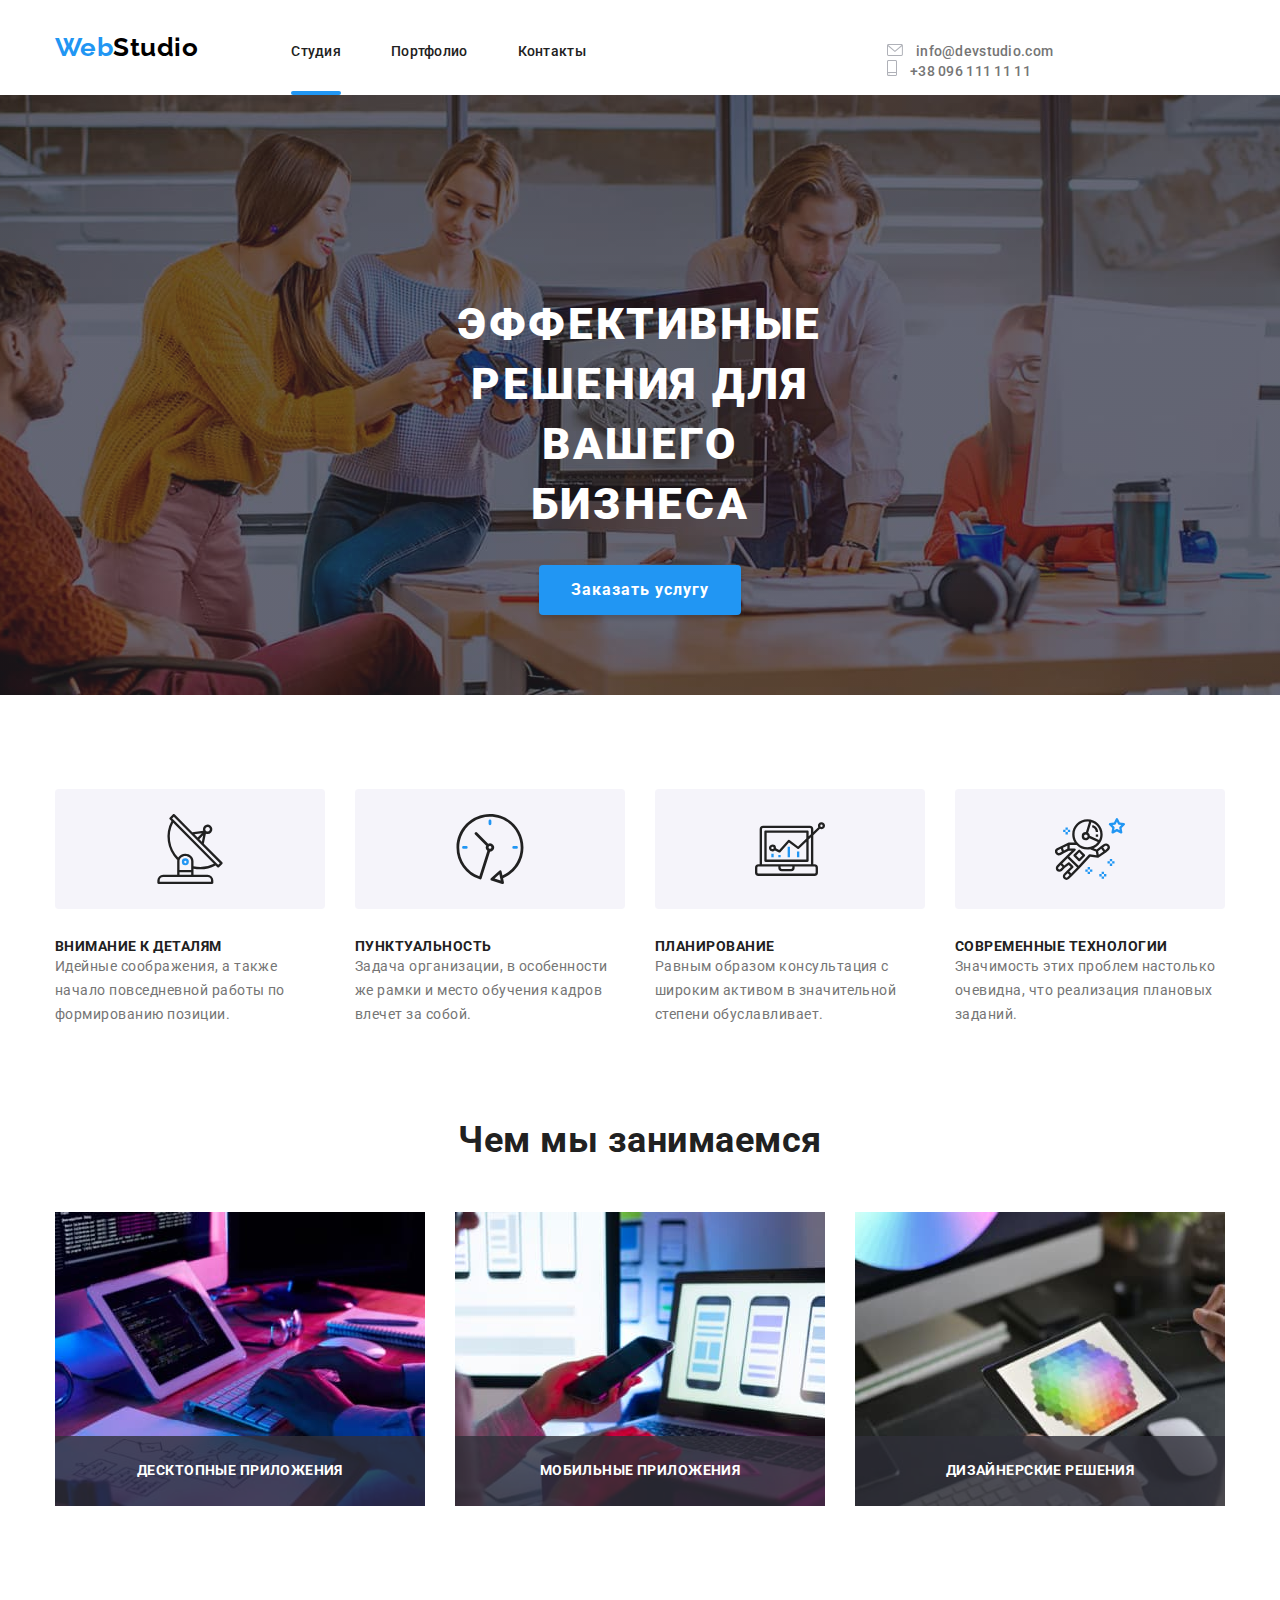
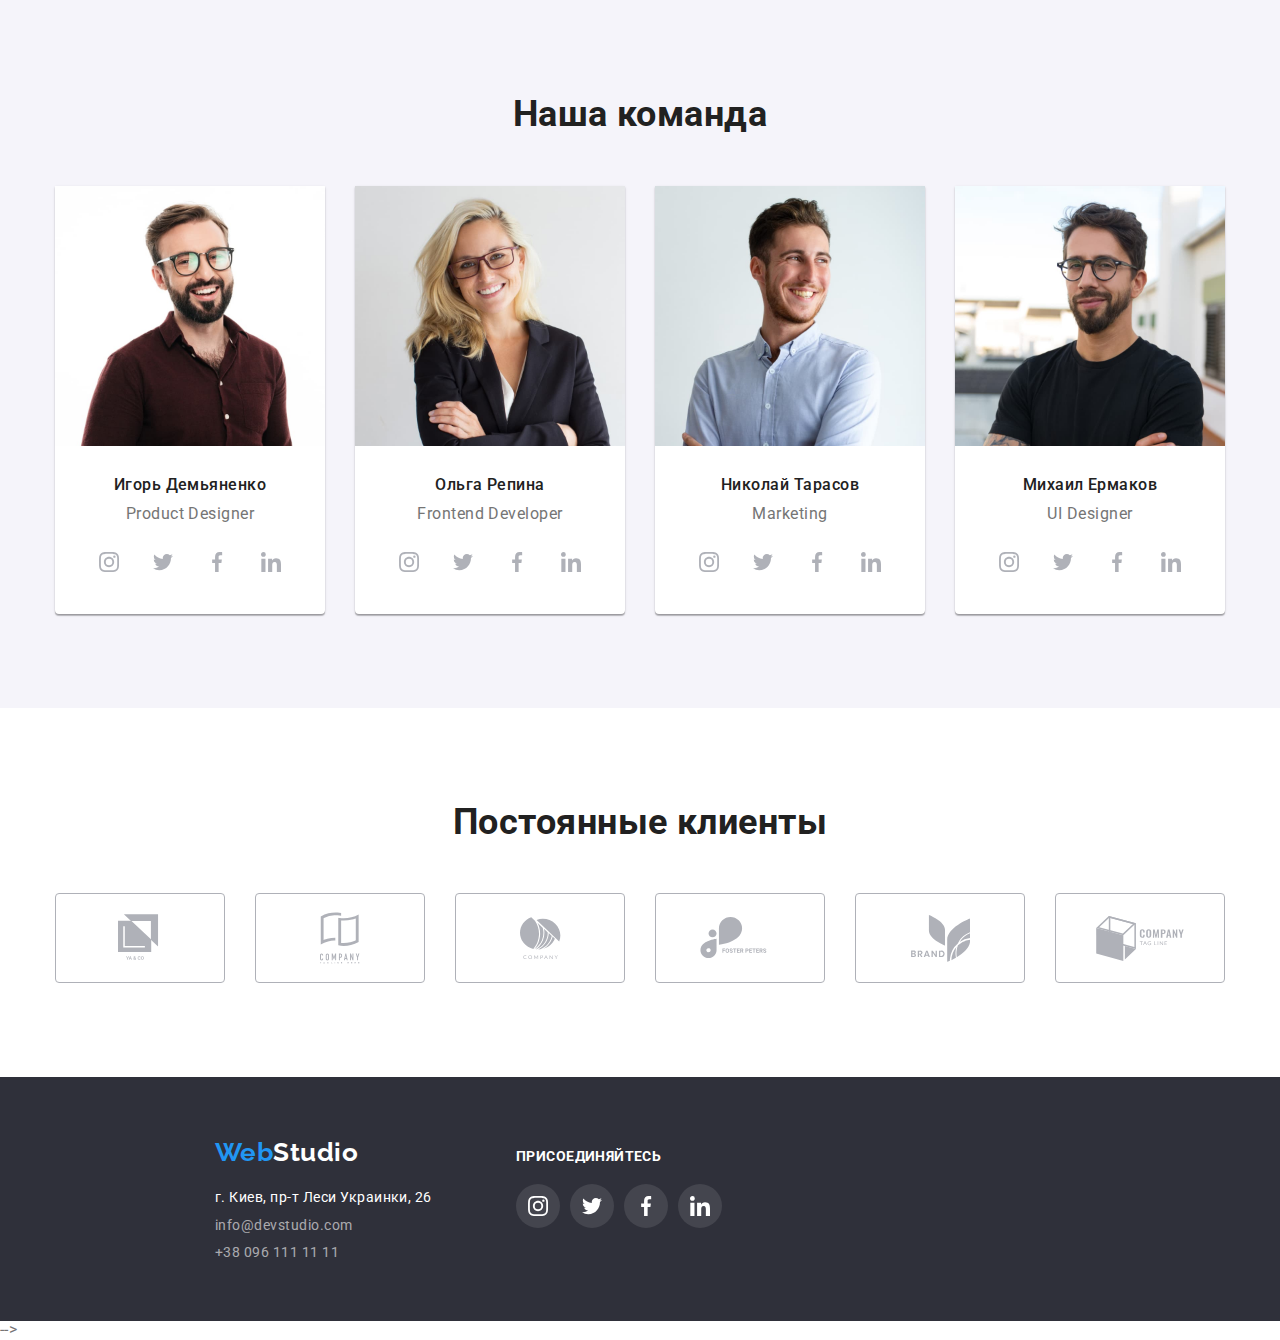
==== index.html @ b7d872df "дз5" ====
<!DOCTYPE html>
<html lang="ru">
  <head>
    <meta charset="UTF-8" />
    <meta name="viewport" content="width=device-width, initial-scale=1.0" />
    <title>Студия</title>
    <link
      href="https://fonts.googleapis.com/css2?family=Raleway:wght@700&family=Roboto:wght@400;500;700;900&display=swap"
      rel="stylesheet"
    />
    <link
      rel="stylesheet"
      href="https://cdnjs.cloudflare.com/ajax/libs/modern-normalize/1.0.0/modern-normalize.css"
    />
    <link rel="stylesheet" href="./css/style.css" />
  </head>
  <body>
    <!--Шапка-->
    <header class="page-header">
      <div class="container">
        <nav class="main-nav">
          <a href="./index.html" class="header-logo" lang="en">
            <span class="logo">Web</span>Studio</a
          >
          <!--Навигация-->
          <ul class="site-nav">
            <li class="item">
              <a href="./index.html" class="current-link">Студия</a>
            </li>
            <li class="item">
              <a href="./portfolio.html" class="link">Портфолио</a>
            </li>
            <li class="item"><a href="" class="link">Контакты</a></li>
          </ul>
          <!--Контакты-->
          <ul class="contacts">
            <li class="contacts-list">
              <a href="mailto:info@devstudio.com" class="link">
                <svg class="icon-contacts-envelope">
                  <use href="./img/sprite.svg#icon-envelope"></use>
                </svg>
                info@devstudio.com</a
              >
            </li>
            <li class="contacts-list">
              <a href="tel:+380961111111" class="link">
                <svg class="icon-contacts-smartphone">
                  <use href="./img/sprite.svg#icon-smartphone"></use>
                </svg>
                +38 096 111 11 11</a
              >
            </li>
          </ul>
        </nav>
      </div>
    </header>
    <main>
      <!--Герои-->
      <section class="hero">
        <div class="container-hero">
          <h1 class="hero-title">Эффективные решения для вашего бизнеса</h1>
          <button type="button" class="hero-button" data-open-modal>
            Заказать услугу
          </button>
        </div>
      </section>
      <!--Особенности-->
      <section class="features">
        <div class="container">
          <h2 hidden>Особенности</h2>
          <ul class="features-list">
            <li class="features-item antenna">
              <h3 class="features-title">Внимание к деталям</h3>
              <p class="features-text">
                Идейные соображения, а также начало повседневной работы по
                формированию позиции.
              </p>
            </li>
            <li class="features-item clock">
              <h3 class="features-title">Пунктуальность</h3>
              <p class="features-text">
                Задача организации, в особенности же рамки и место обучения
                кадров влечет за собой.
              </p>
            </li>
            <li class="features-item diagram">
              <h3 class="features-title">Планирование</h3>
              <p class="features-text">
                Равным образом консультация с широким активом в значительной
                степени обуславливает.
              </p>
            </li>
            <li class="features-item astronaut">
              <h3 class="features-title">Современные технологии</h3>
              <p class="features-text">
                Значимость этих проблем настолько очевидна, что реализация
                плановых заданий.
              </p>
            </li>
          </ul>
        </div>
      </section>
      <!--чем мы занимаемся-->
      <section class="work">
        <div class="container">
          <h2 class="work-title">Чем мы занимаемся</h2>
          <ul class="work-list">
            <li class="work-item">
              <img
                src="./img/work/img.jpg"
                alt="человек работает за компьютером"
                width="370"
                height="294"
              />

              <p class="label">Десктопные приложения</p>
            </li>
            <li class="work-item">
              <img
                src="./img/work/img1.jpg"
                alt="человек работает за ноутбуком"
                width="370"
                height="294"
              />

              <p class="label">Мобильные приложения</p>
            </li>
            <li class="work-item">
              <img
                src="./img/work/img2.jpg"
                alt="человек работает за планшетом"
                width="370"
                height="294"
              />

              <p class="label">Дизайнерские решения</p>
            </li>
          </ul>
        </div>
      </section>
      <!--команда-->
      <section class="team">
        <div class="container">
          <h2 class="team-title">Наша команда</h2>
          <ul class="team-list">
            <li class="team-item">
              <img
                src="./img/team/designer.jpg"
                alt="мужчина в красной рубашке смеется"
                width="270"
                height="260"
              />
              <h3 class="team-name">Игорь Демьяненко</h3>
              <p class="team-profession" lang="en">Product Designer</p>
              <ul class="icon-team-list">
                <li class="icon-team-item">
                  <a href="" class="social-link">
                    <svg class="icon-social">
                      <use href="./img/sprite.svg#instagram"></use>
                    </svg>
                  </a>
                </li>
                <li class="icon-team-item">
                  <a href="" class="social-link">
                    <svg class="icon-social">
                      <use href="./img/sprite.svg#twitter"></use>
                    </svg>
                  </a>
                </li>
                <li class="icon-team-item">
                  <a href="" class="social-link">
                    <svg class="icon-social">
                      <use href="./img/sprite.svg#facebook"></use>
                    </svg>
                  </a>
                </li>
                <li class="icon-team-item">
                  <a href="" class="social-link">
                    <svg class="icon-social">
                      <use href="./img/sprite.svg#linkedin"></use>
                    </svg>
                  </a>
                </li>
              </ul>
            </li>
            <li class="team-item">
              <img
                src="./img/team/developer.jpg"
                alt="женщина в черном пиджаке улыбается"
                width="270"
                height="260"
              />
              <h3 class="team-name">Ольга Репина</h3>
              <p class="team-profession" lang="en">Frontend Developer</p>
              <ul class="icon-team-list">
                <li class="icon-team-item">
                  <a href="" class="social-link">
                    <svg class="icon-social">
                      <use href="./img/sprite.svg#instagram"></use>
                    </svg>
                  </a>
                </li>
                <li class="icon-team-item">
                  <a href="" class="social-link">
                    <svg class="icon-social">
                      <use href="./img/sprite.svg#twitter"></use>
                    </svg>
                  </a>
                </li>
                <li class="icon-team-item">
                  <a href="" class="social-link">
                    <svg class="icon-social">
                      <use href="./img/sprite.svg#facebook"></use>
                    </svg>
                  </a>
                </li>
                <li class="icon-team-item">
                  <a href="" class="social-link">
                    <svg class="icon-social">
                      <use href="./img/sprite.svg#linkedin"></use>
                    </svg>
                  </a>
                </li>
              </ul>
            </li>
            <li class="team-item">
              <img
                src="./img/team/marketing.jpg"
                alt="мужчина в голубой рубашке улыбается"
                width="270"
                height="260"
              />
              <h3 class="team-name">Николай Тарасов</h3>
              <p class="team-profession" lang="en">Marketing</p>
              <ul class="icon-team-list">
                <li class="icon-team-item">
                  <a href="" class="social-link">
                    <svg class="icon-social">
                      <use href="./img/sprite.svg#instagram"></use>
                    </svg>
                  </a>
                </li>
                <li class="icon-team-item">
                  <a href="" class="social-link">
                    <svg class="icon-social">
                      <use href="./img/sprite.svg#twitter"></use>
                    </svg>
                  </a>
                </li>
                <li class="icon-team-item">
                  <a href="" class="social-link">
                    <svg class="icon-social">
                      <use href="./img/sprite.svg#facebook"></use>
                    </svg>
                  </a>
                </li>
                <li class="icon-team-item">
                  <a href="" class="social-link">
                    <svg class="icon-social">
                      <use href="./img/sprite.svg#linkedin"></use>
                    </svg>
                  </a>
                </li>
              </ul>
            </li>
            <li class="team-item">
              <img
                src="./img/team/ui-designer.jpg"
                alt="мужчина в черной футболке улыбается"
                width="270"
                height="260"
              />
              <h3 class="team-name">Михаил Ермаков</h3>
              <p class="team-profession" lang="en">UI Designer</p>
              <ul class="icon-team-list">
                <li class="icon-team-item">
                  <a href="" class="social-link">
                    <svg class="icon-social">
                      <use href="./img/sprite.svg#instagram"></use>
                    </svg>
                  </a>
                </li>
                <li class="icon-team-item">
                  <a href="" class="social-link">
                    <svg class="icon-social">
                      <use href="./img/sprite.svg#twitter"></use>
                    </svg>
                  </a>
                </li>
                <li class="icon-team-item">
                  <a href="" class="social-link">
                    <svg class="icon-social">
                      <use href="./img/sprite.svg#facebook"></use>
                    </svg>
                  </a>
                </li>
                <li class="icon-team-item">
                  <a href="" class="social-link">
                    <svg class="icon-social">
                      <use href="./img/sprite.svg#linkedin"></use>
                    </svg>
                  </a>
                </li>
              </ul>
            </li>
          </ul>
        </div>
      </section>
      <!-- Клиенты -->
      <section class="clients">
        <div class="container">
          <h2 class="clients-title">Постоянные клиенты</h2>
          <ul class="clients-list">
            <li class="clients-list-item">
              <a href="" class="icon-clients-link">
                <svg class="icon-clients-logo1">
                  <use href="./img/sprite.svg#logo1"></use></svg
              ></a>
            </li>
            <li class="clients-list-item">
              <a href="" class="icon-clients-link">
                <svg class="icon-clients-logo2">
                  <use href="./img/sprite.svg#logo2"></use></svg
              ></a>
            </li>
            <li class="clients-list-item">
              <a href="" class="icon-clients-link"
                ><svg class="icon-clients-logo3">
                  <use href="./img/sprite.svg#logo3"></use></svg
              ></a>
            </li>
            <li class="clients-list-item">
              <a href="" class="icon-clients-link"
                ><svg class="icon-clients-logo4">
                  <use href="./img/sprite.svg#logo4"></use></svg
              ></a>
            </li>
            <li class="clients-list-item">
              <a href="" class="icon-clients-link"
                ><svg class="icon-clients-logo5">
                  <use href="./img/sprite.svg#logo5"></use></svg
              ></a>
            </li>
            <li class="clients-list-item">
              <a href="" class="icon-clients-link"
                ><svg class="icon-clients-logo6">
                  <use href="./img/sprite.svg#logo6"></use></svg
              ></a>
            </li>
          </ul>
        </div>
      </section>
    </main>
    <!--адрес-->
    <footer class="footer">
      <div>
        <a href="./index.html" class="footer-logo" lang="en">
          <span class="logo-web">Web</span>Studio</a
        >
        <address>
          <ul class="contacts-footer">
            <li class="footer-list">
              <a
                href="https://goo.gl/maps/JRe7u6xurZRfVsGd8"
                target="_blank"
                class="link-adress"
                >г. Киев, пр-т Леси Украинки, 26
              </a>
            </li>
            <li class="footer-list">
              <a href="mailto:info@devstudio.com" class="link"
                >info@devstudio.com</a
              >
            </li>
            <li class="footer-list">
              <a href="tel:+380961111111" class="link">+38 096 111 11 11</a>
            </li>
          </ul>
        </address>
      </div>
      <div class="div-footer-social">
        <h2 class="footer-title">ПРИСОЕДИНЯЙТЕСЬ</h2>
        <ul class="footer-icon-list">
          <li class="footer-icon-item">
            <a href="" class="footer-icon-link">
              <svg class="footer-icon">
                <use href="./img/sprite.svg#instagram"></use></svg
            ></a>
          </li>
          <li class="footer-icon-item">
            <a href="" class="footer-icon-link">
              <svg class="footer-icon">
                <use href="./img/sprite.svg#twitter"></use></svg
            ></a>
          </li>
          <li class="footer-icon-item">
            <a href="" class="footer-icon-link">
              <svg class="footer-icon">
                <use href="./img/sprite.svg#facebook"></use></svg
            ></a>
          </li>
          <li class="footer-icon-item">
            <a href="" class="footer-icon-link">
              <svg class="footer-icon">
                <use href="./img/sprite.svg#linkedin"></use></svg
            ></a>
          </li>
        </ul>
      </div>
    </footer>
    <!-- modal -->
    <div class="backdrop is-hidden" data-backdrop>
      <div class="modal">
        <p></p>
        <button data-close-modal>Закрыть</button>
      </div>
    </div>
    <!-- <div class="backdrop is-hidden" data-backdrop>
      <div class="modal">
        <p>123qwe</p>
        <button data-close-modal>Закрыть</button>
      </div>
    </div>-->

    <script src="./js/modal.js"></script>
    -->
  </body>
</html>
---- css/style.css ----
*,
*::before,
*::after {
  margin: 0;
  padding: 0;
}

:root {
  --primary-text-color: #757575;
  --title-text-color: #212121;
  --secondary-text-color: #2196f3;
  --primary-white-color: #ffffff;
}

body {
  background-color: var(--primary-white-color);
  color: var(--primary-text-color);
  font-family: Roboto, sans-serif;
  letter-spacing: 0.03em;
  font-style: normal;
}

img {
  display: block;
}

.container {
  margin-left: auto;
  margin-right: auto;
  width: 1200px;
  padding-left: 15px;
  padding-right: 15px;

  /* outline: 2px solid red; */
}

/* header */
.page-header {
  display: flex;
  padding-bottom: 0px;
  padding-top: 32px;
  /* padding-top: 24px;
  padding-bottom: 25px;
  padding-left: 0px;
  padding-right: 0px; */
}

.main-nav {
  display: flex;
  align-items: baseline;
}

.logo {
  color: var(--secondary-text-color);
  text-decoration: none;
}
.header-logo {
  /* display: block; */
  color: #000000;
  text-decoration: none;
  font-family: Raleway, sans-serif;
  font-weight: 700;
  font-size: 26px;
  line-height: 1.19;
  /* padding-bottom: 21px; */
}

.site-nav .link {
  display: block;
  /* padding-bottom: 32px;
  padding-top: 32px; */

  color: var(--title-text-color);
  text-decoration: none;
}

.site-nav .item {
  margin-right: 50px;
}
.site-nav .item:last-child {
  margin-right: 0px;
}

.site-nav {
  list-style-type: none;
  letter-spacing: 0.02em;
  font-weight: 500;
  font-size: 14px;
  line-height: 1.14;
  display: flex;

  margin-left: 93px;
  margin-right: 301px;
}

.site-nav .link:hover,
.site-nav .link:focus {
  color: var(--secondary-text-color);
}
.current-link:hover,
.current-link:focus {
  color: var(--secondary-text-color);
}
.current-link {
  display: block;
  /* padding-bottom: 32px;
  padding-top: 32px; */

  color: var(--title-text-color);
  text-decoration: none;
}
.current-link::after {
  display: block;
  content: '';
  background-color: var(--secondary-text-color);
  /* width: 48px; */
  height: 4px;
  margin-top: 31px;
  padding: 0px;
  border-radius: 2px;
}

.contacts .link {
  color: var(--primary-text-color);
  text-decoration: none;
  font-style: normal;
}

.contacts {
  display: flex;
  flex-wrap: wrap;
  align-items: baseline;
  /* align-items: center; */

  list-style-type: none;
  letter-spacing: 0.02em;
  font-weight: 500;
  font-size: 14px;
  line-height: 1.14;
  list-style: none;
  /* padding-bottom: 32px; */
}

.icon-contacts-envelope {
  margin-right: 10px;
  width: 16px;
  height: 12px;
  border: none;
  fill: #afb1b8;
}

.icon-contacts-smartphone {
  margin-right: 10px;
  width: 10px;
  height: 16px;
  fill: #afb1b8;
}

.link:hover .icon-contacts-envelope {
  fill: var(--secondary-text-color);
}
.link:hover .icon-contacts-smartphone {
  fill: var(--secondary-text-color);
}
.contacts .link:hover,
.contacts .link:focus {
  color: var(--secondary-text-color);
}

.contacts-list {
  margin-right: 30px;
}
.contacts-list:last-child {
  margin-right: 0px;
}

/* hero */
.container-hero {
  max-width: 1600px;
  height: 600px;
  margin-left: auto;
  margin-right: auto;
  /* background-color: #2f303a; */
  text-align: center;
  padding-top: 200px;
  padding-right: 452px;
  padding-bottom: 200px;
  padding-left: 452px;
  background-image: linear-gradient(
      to right,
      rgba(47, 48, 58, 0.4),
      rgba(47, 48, 58, 0.4)
    ),
    url('../img/hero/hero.jpg');
  background-repeat: no-repeat;
  background-position: center;
}

/* .hero {
  background-image: url(./img/hero/hero.jpg);
} */

.hero-button {
  font-family: Roboto, sans-serif;
  font-style: normal;
  font-weight: 700;
  font-size: 16px;
  line-height: 1.875;
  background-color: var(--secondary-text-color);
  color: var(--primary-white-color);
  letter-spacing: 0.06em;
  box-shadow: 0px 4px 4px rgba(0, 0, 0, 0.15);

  border-radius: 4px;
  padding: 10px 32px;
  border: 0px;

  min-width: 136px;
  min-height: 30px;
}

/* modal */

.backdrop {
  position: fixed;
  background-color: rgba(0, 0, 0, 0.2);
  width: 100%;
  height: 100%;
  top: 0;
  left: 0;
}
.backdrop.is-hidden {
  opacity: 0;
  pointer-events: none;
}

.modal {
  position: absolute;
  width: 528px;
  height: 581px;
  background-color: #ffffff;
  top: 50%;
  left: 50%;
  transform: translate(-50%, -50%);
}

/* .backdrop {
  position: fixed;
  top: 0;
  left: 0;
  width: 100%;
  height: 100%;
  background-color: rgba(255, 165, 0, 0.5);
}
.backdrop.is-hidden {
  opacity: 0;
  pointer-events: none;
}
.modal {
  position: absolute;
  top: 50%;
  left: 50%;
  transform: translate(-50%, -50%);

  min-height: 300px;
  min-width: 400px;
  padding: 15px;

  background-color: #fff;
} */

.hero-title {
  color: var(--primary-white-color);
  letter-spacing: 0.06em;
  font-size: 44px;
  line-height: 1.363;
  font-weight: 900;
  text-align: center;
  text-transform: uppercase;

  margin-top: 0px;
  margin-bottom: 30px;
}

/*.hero-button:hover,
.hero-button:focus {
  color: var(--primary-white-color);
  background-color: var(--secondary-text-color);
}*/

/* features */
.features {
  padding-top: 94px;
  padding-bottom: 94px;
}

.features-title {
  color: var(--title-text-color);
  font-weight: 700;
  font-size: 14px;
  line-height: 1.14;
  text-transform: uppercase;
  padding-top: 30px;
}
.features-text {
  font-weight: 400;
  font-size: 14px;
  line-height: 1.7;
}

.features-list {
  list-style-type: none;
  display: flex;
}

/* .features-icon-div {
  display: flex;
  justify-content: center;
  align-items: center;
  width: 270px;
  height: 120px;
  background-color: #f5f4fa;
  border-radius: 4px;
} */
/* .icon-features {
  width: 70px;
  height: 70px;
} */
.features-item::before {
  display: block;
  content: '';
  width: 270px;
  height: 120px;
  background-color: #f5f4fa;
  border-radius: 4px;
  background-image: url(../img/features/antenna.svg);
}

.features-item.antenna::before {
  display: block;
  content: '';
  width: 270px;
  height: 120px;
  background-color: #f5f4fa;
  border-radius: 4px;
  background-image: url(../img/features/antenna.svg);
  background-repeat: no-repeat;
  background-position: center;
}
.features-item.clock::before {
  display: block;
  content: '';
  width: 270px;
  height: 120px;
  background-color: #f5f4fa;
  border-radius: 4px;
  background-image: url(../img/features/clock.svg);
  background-repeat: no-repeat;
  background-position: center;
}
.features-item.diagram::before {
  display: block;
  content: '';
  width: 270px;
  height: 120px;
  background-color: #f5f4fa;
  border-radius: 4px;
  background-image: url(../img/features/diagram.svg);
  background-repeat: no-repeat;
  background-position: center;
}
.features-item.astronaut::before {
  display: block;
  content: '';
  width: 270px;
  height: 120px;
  background-color: #f5f4fa;
  border-radius: 4px;
  background-image: url(../img/features/astronaut.svg);
  background-repeat: no-repeat;
  background-position: center;
}

.features-item {
  margin-right: 30px;
}
.features-item:last-child {
  margin-right: 0px;
}

/* work */
.work {
  padding-bottom: 94px;
}

.work-list {
  display: flex;
  list-style-type: none;
}
.work-item {
  margin-right: 30px;
  position: relative;
}
.work-item:last-child {
  margin-right: 0px;
}

.work-title {
  color: var(--title-text-color);
  font-weight: 700;
  font-size: 36px;
  line-height: 1.16;
  text-align: center;
  margin-bottom: 50px;
}

.label {
  position: absolute;

  display: flex;
  align-items: center;
  justify-content: center;

  bottom: 0%;

  height: 70px;
  width: 370px;

  background-color: rgba(47, 48, 58, 0.8);
  color: var(--primary-white-color);
  font-style: normal;
  font-weight: 700;
  font-size: 14px;
  line-height: 1.14;
  letter-spacing: 0.03em;
  text-transform: uppercase;
}

/* team */
.team {
  padding-bottom: 94px;
  background-color: #f5f4fa;
}

.team-title {
  color: var(--title-text-color);
  font-weight: 700;
  font-size: 36px;
  line-height: 1.16;
  text-align: center;
  padding-top: 94px;
  margin-bottom: 50px;
}

.team-list {
  list-style-type: none;
  display: flex;
}

.team-item {
  margin-right: 30px;
  padding-bottom: 30px;
  background-color: #ffffff;
  border-radius: 0px 0px 4px 4px;
  box-shadow: 0px 1px 3px rgba(0, 0, 0, 0.12), 0px 1px 1px rgba(0, 0, 0, 0.14),
    0px 2px 1px rgba(0, 0, 0, 0.2);
}
.team-item:last-child {
  margin-right: 0px;
}

.team-name {
  font-weight: 500;
  font-size: 16px;
  line-height: 1.18;
  text-align: center;
  color: var(--title-text-color);

  margin-top: 30px;
  margin-bottom: 10px;
}

.team-profession {
  color: var(--primary-text-color);
  font-weight: 400;
  font-size: 16px;
  line-height: 1.18;
  text-align: center;
}

.icon-team-list {
  display: flex;
  flex-wrap: wrap;
  list-style: none;
  justify-content: center;
  margin-top: 16px;
}

/* .icon-team-item {
  margin-right: 10px;
} */
.icon-social {
  width: 20px;
  height: 20px;
  fill: #afb1b8;
}
/* .icon-twitter {
  width: 20px;
  height: 20px;
  fill: #afb1b8;
}
.icon-facebook {
  width: 20px;
  height: 20px;
  fill: #afb1b8;
}
.icon-linkedin {
  width: 20px;
  height: 20px;
  fill: #afb1b8;
} */
.social-link {
  display: flex;
  align-items: center;
  justify-content: center;
  width: 44px;
  height: 44px;
  border-radius: 50%;
}
.social-link:hover {
  background-color: var(--secondary-text-color);
}
.social-link:hover .icon-social {
  fill: var(--primary-white-color);
}

.icon-team-item:not(:last-child) {
  margin-right: 10px;
}

/* clients */

.clients-title {
  color: var(--title-text-color);
  font-weight: 700;
  font-size: 36px;
  line-height: 1.16;
  text-align: center;
  padding-top: 94px;
  margin-bottom: 50px;
}
.clients-list {
  list-style-type: none;
  display: flex;
  padding-bottom: 94px;
  justify-content: center;
}

.icon-clients-link {
  display: flex;
  width: 170px;
  height: 90px;
  justify-content: center;
  align-items: center;

  border: 1px solid #afb1b8;
  border-radius: 4px;
}
.icon-clients-link:hover {
  border: 1px solid var(--secondary-text-color);
}

.clients-list-item:not(:last-child) {
  margin-right: 30px;
}
.icon-clients-logo1 {
  width: 44.27px;
  height: 49.23px;
  fill: #afb1b8;
}
.icon-clients-link:hover .icon-clients-logo1 {
  fill: var(--secondary-text-color);
}
.icon-clients-logo2 {
  width: 40px;
  height: 52px;
  fill: #afb1b8;
}
.icon-clients-link:hover .icon-clients-logo2 {
  fill: var(--secondary-text-color);
}
.icon-clients-logo3 {
  width: 41px;
  height: 42.6px;
  fill: #afb1b8;
}
.icon-clients-link:hover .icon-clients-logo3 {
  fill: var(--secondary-text-color);
}
.icon-clients-logo4 {
  width: 79.66px;
  height: 42.02px;
  fill: #afb1b8;
}
.icon-clients-link:hover .icon-clients-logo4 {
  fill: var(--secondary-text-color);
}
.icon-clients-logo5 {
  width: 59px;
  height: 47px;
  fill: #afb1b8;
}
.icon-clients-link:hover .icon-clients-logo5 {
  fill: var(--secondary-text-color);
}
.icon-clients-logo6 {
  width: 88.48px;
  height: 45.44px;
  fill: #afb1b8;
}
.icon-clients-link:hover .icon-clients-logo6 {
  fill: var(--secondary-text-color);
}
/*footer*/
.footer {
  display: flex;
  align-items: baseline;
  background-color: #2f303a;

  margin-left: auto;
  margin-right: auto;
  width: 1600px;
  padding-left: 215px;
  padding-right: 1154px;
  padding-top: 60px;
  padding-bottom: 60px;
}

/* .div-footer-contacts {
} */
.div-footer-social {
  padding-left: 70px;
}

.contacts-footer {
  display: block;
  width: 231px;
  list-style-type: none;
}
.footer-list {
  margin-bottom: 9px;
}
.footer-list:last-child {
  margin-bottom: 0px;
}

.logo-web {
  color: var(--secondary-text-color);
  text-decoration: none;
}
.footer-logo {
  display: block;
  color: #ffffff;
  text-decoration: none;
  font-family: Raleway, sans-serif;
  font-weight: 700;
  font-size: 26px;
  line-height: 1.19;
  margin-bottom: 20px;
}

.contacts-footer .link {
  list-style-type: none;
  font-weight: 400;
  font-size: 14px;
  line-height: 1.14;
  color: rgba(255, 255, 255, 0.6);
  text-decoration: none;
  font-style: normal;
}
.contacts-footer .link-adress {
  list-style-type: none;
  font-weight: 400;
  font-size: 14px;
  line-height: 1.14;
  color: var(--primary-white-color);
  text-decoration: none;
  font-style: normal;
}

.contacts-footer .link:hover,
.contacts-footer .link:focus,
.contacts-footer .link-adress:hover,
.contacts-footer .link-adress:focus {
  color: var(--secondary-text-color);
}
/* social-footer */

.footer-title {
  font-weight: 700;
  font-size: 14px;
  line-height: 16px;
  letter-spacing: 0.03em;
  color: var(--primary-white-color);
  margin-bottom: 20px;
}

.footer-icon-item:not(:last-child) {
  margin-right: 10px;
}
.footer-icon-list {
  list-style: none;
  display: flex;
}
.footer-icon-link {
  display: flex;
  justify-content: center;
  align-items: center;
  border-radius: 50%;
  width: 44px;
  height: 44px;
  background-color: rgba(255, 255, 255, 0.1);
}
.footer-icon-link:hover {
  background-color: var(--secondary-text-color);
}
.footer-icon {
  width: 20px;
  height: 20px;
  fill: var(--primary-white-color);
}

/*portfolio*/

.container-portfolio {
  margin-left: auto;
  margin-right: auto;
  width: 1200px;
  padding-left: 15px;
  padding-right: 15px;
  padding-top: 94px;
  padding-bottom: 94px;

  /* outline: 2px solid green; */
}

/*list-button*/
.button-list {
  list-style-type: none;
  display: flex;
  justify-content: center;
}
.button-list .button-list-item {
  margin-right: 8px;
}

.button-list-item:last-child {
  margin-right: 0px;
}
.portfolio-butten {
  background-color: #f5f4fa;
  color: var(--title-text-color);
  font-weight: 500;
  font-size: 16px;
  line-height: 1.62;
  text-align: center;
  letter-spacing: 0.03em;
  font-family: Roboto, sans-serif;
  border-radius: 4px;
  padding: 6px 22px;
  border: 0px;
}

.portfolio-butten:hover,
.portfolio-butten:focus {
  background-color: var(--secondary-text-color);
  color: var(--primary-white-color);
  box-shadow: 0px 3px 1px rgba(0, 0, 0, 0.1), 0px 1px 2px rgba(0, 0, 0, 0.08),
    0px 2px 2px rgba(0, 0, 0, 0.12);
  border-radius: 4px;
}

/*portfolio-list*/

.portfolio-list {
  list-style-type: none;
  display: flex;
  flex-wrap: wrap;
}
.portfolio-item {
  width: 370px;
  margin-right: 30px;
  margin-bottom: 30px;
  border: 1px solid #eeeeee;
  box-sizing: border-box;
}
.portfolio-item:hover,
.portfolio-item:focus {
  box-shadow: 0px 1px 1px rgba(0, 0, 0, 0.12), 0px 4px 4px rgba(0, 0, 0, 0.06),
    1px 4px 6px rgba(0, 0, 0, 0.16);
}

.portfolio-item:nth-child(3n) {
  margin-right: 0px;
}

.portfolio-item:nth-child(-n + 3) {
  margin-top: 34px;
}
.portfolio-item:nth-last-child(-n + 3) {
  margin-bottom: 0px;
}

.portfolio-link {
  text-decoration: none;
}

.portfolio-title {
  color: var(--title-text-color);
  font-weight: 700;
  font-size: 18px;
  line-height: 2;
  letter-spacing: 0.06em;
  margin-top: 20px;
  margin-left: 24px;
  margin-bottom: 4px;
  margin-right: 24px;
}

.portfolio-description {
  font-weight: 400;
  font-size: 16px;
  line-height: 1.87;
  color: var(--primary-text-color);
  margin-top: 0px;
  margin-bottom: 20px;
  margin-right: 24px;
  margin-left: 24px;
}
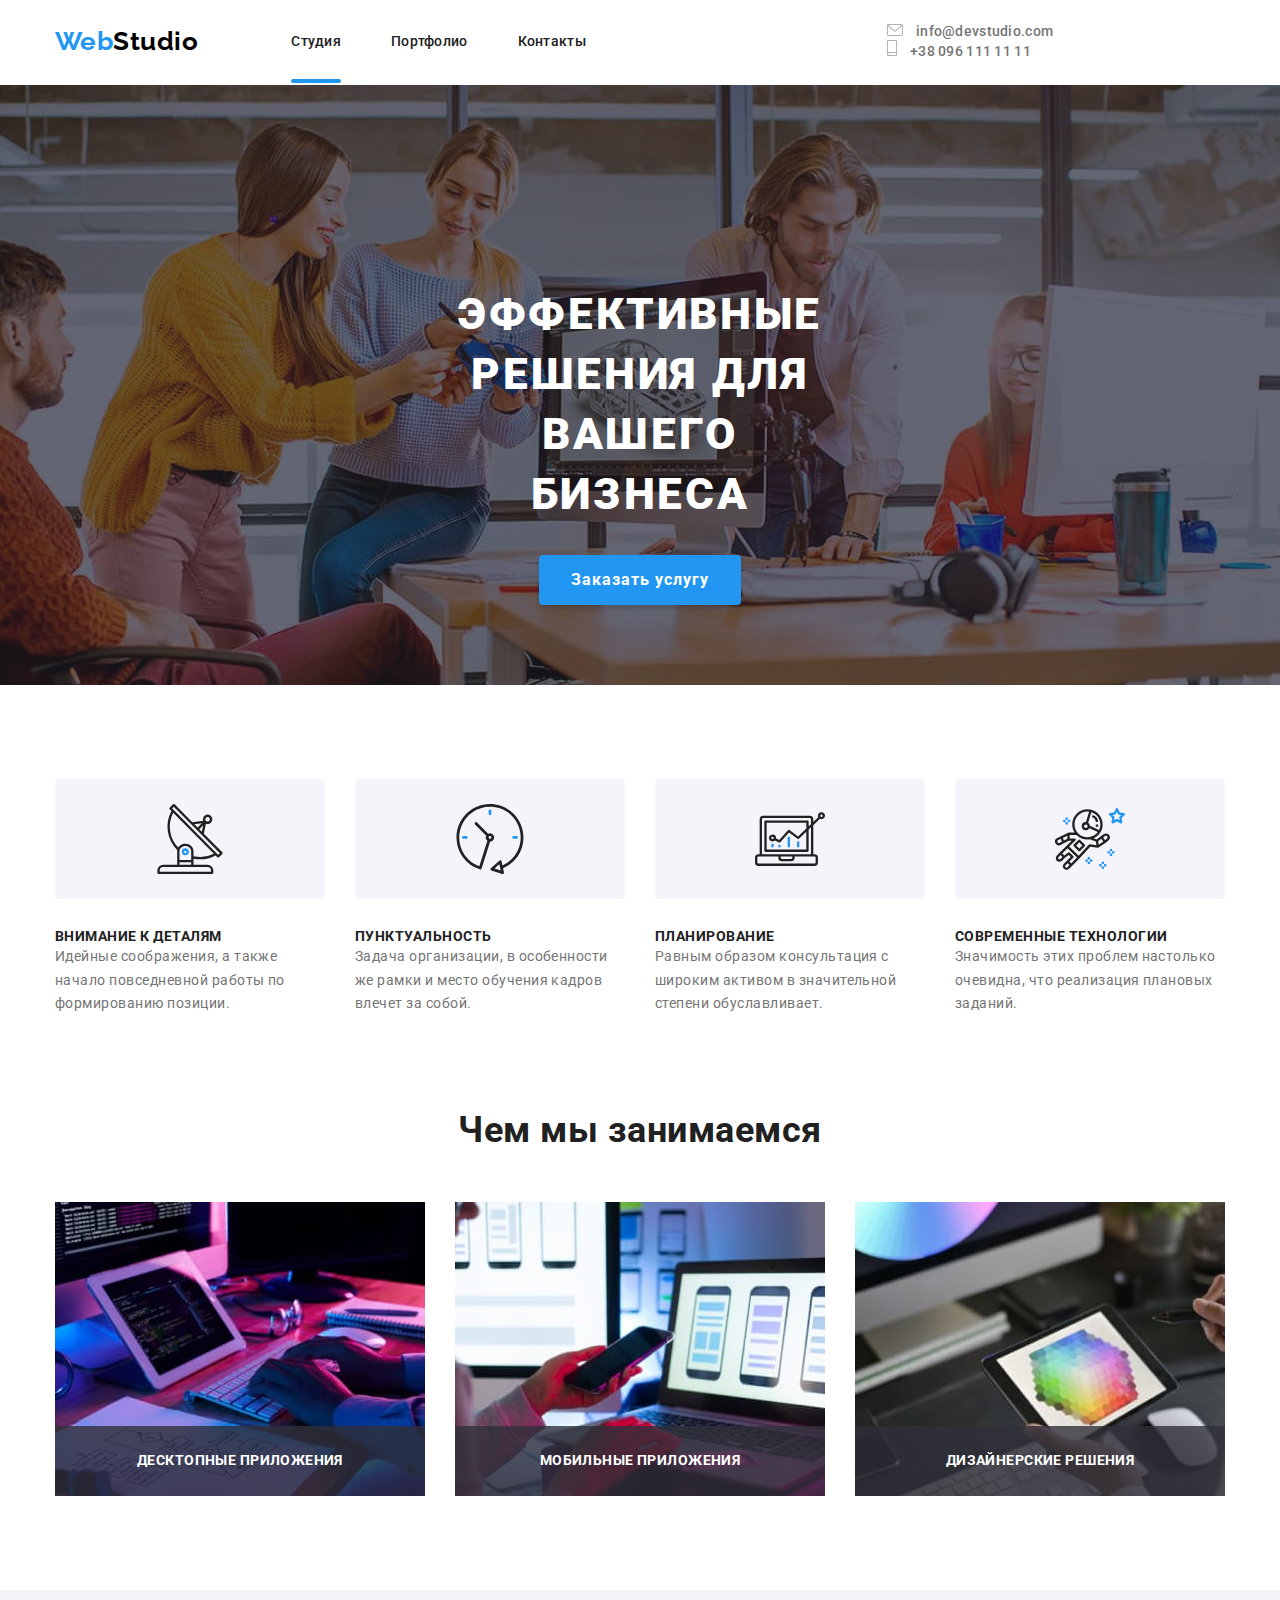
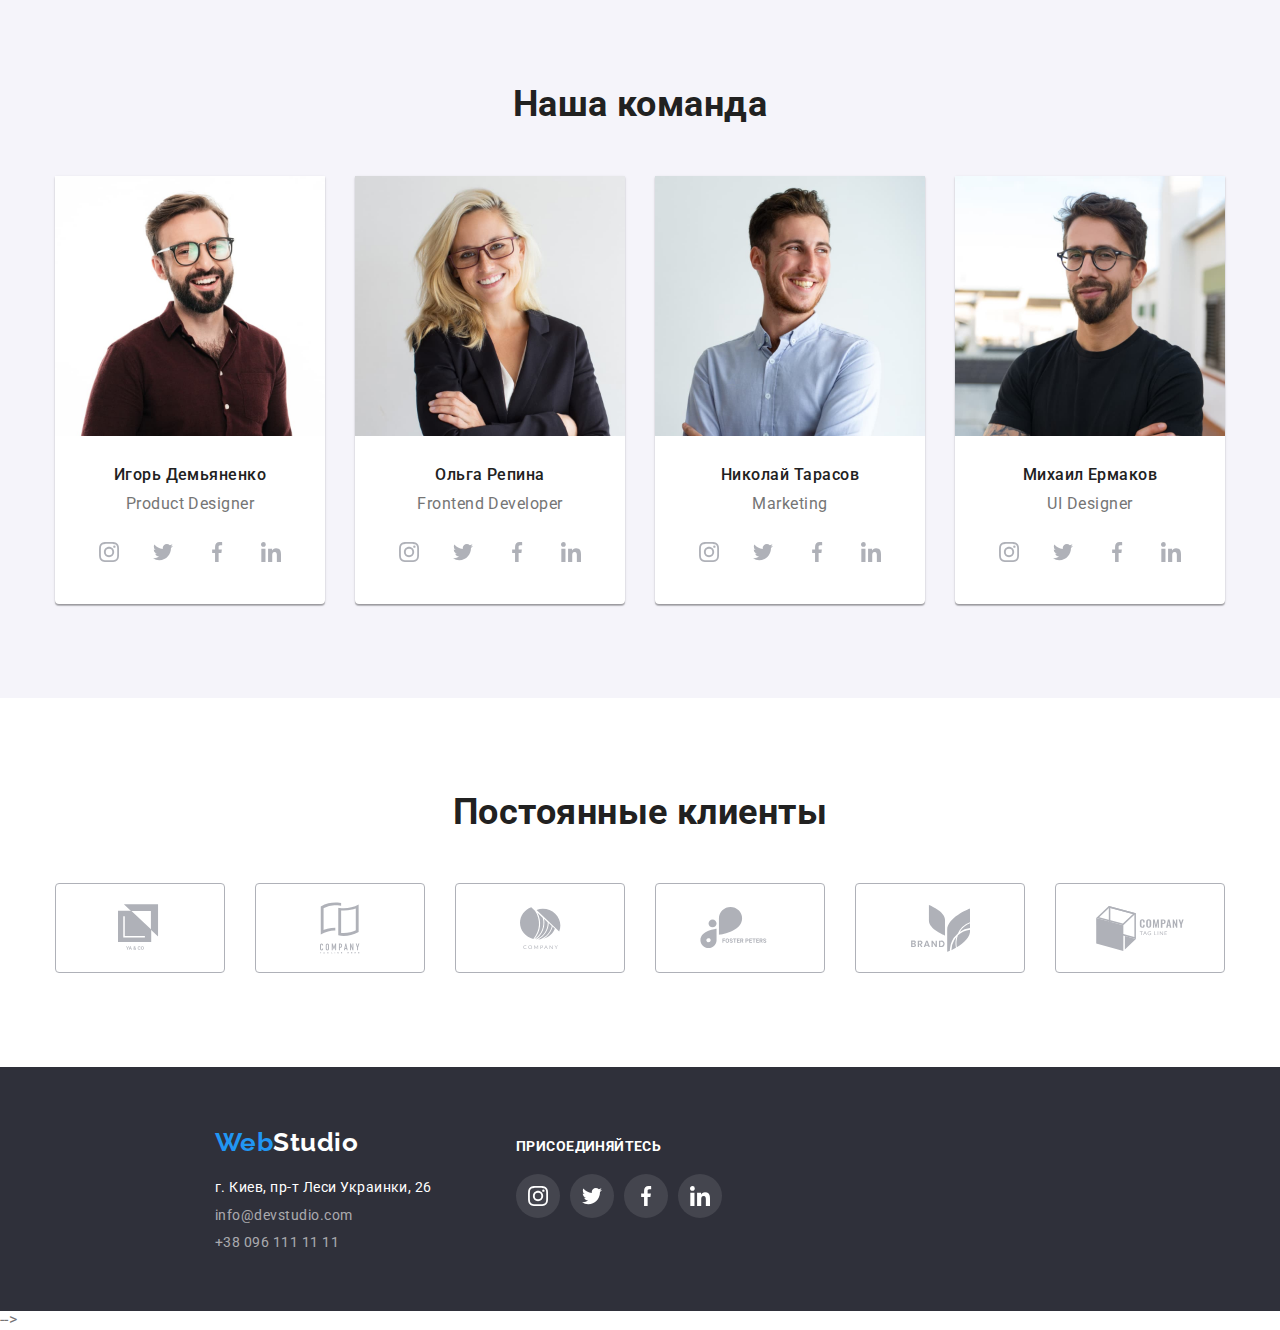
==== commit ffddf8d0: "modal" ====
--- a/index.html
+++ b/index.html
@@ -415,12 +415,6 @@
         <button data-close-modal>Закрыть</button>
       </div>
     </div>
-    <!-- <div class="backdrop is-hidden" data-backdrop>
-      <div class="modal">
-        <p>123qwe</p>
-        <button data-close-modal>Закрыть</button>
-      </div>
-    </div>-->
 
     <script src="./js/modal.js"></script>
     -->
--- a/css/style.css
+++ b/css/style.css
@@ -37,8 +37,8 @@
 /* header */
 .page-header {
   display: flex;
-  padding-bottom: 0px;
-  padding-top: 32px;
+  padding-bottom: 25px;
+  padding-top: 24px;
   /* padding-top: 24px;
   padding-bottom: 25px;
   padding-left: 0px;
@@ -47,7 +47,7 @@
 
 .main-nav {
   display: flex;
-  align-items: baseline;
+  align-items: center;
 }
 
 .logo {
@@ -67,8 +67,8 @@
 
 .site-nav .link {
   display: block;
-  /* padding-bottom: 32px;
-  padding-top: 32px; */
+
+  transition: color 250ms cubic-bezier(0.4, 0, 0.2, 1);
 
   color: var(--title-text-color);
   text-decoration: none;
@@ -103,8 +103,8 @@
 }
 .current-link {
   display: block;
-  /* padding-bottom: 32px;
-  padding-top: 32px; */
+  position: relative;
+  transition: color 250ms cubic-bezier(0.4, 0, 0.2, 1);
 
   color: var(--title-text-color);
   text-decoration: none;
@@ -112,11 +112,12 @@
 .current-link::after {
   display: block;
   content: '';
+  position: absolute;
+  bottom: -33px;
   background-color: var(--secondary-text-color);
-  /* width: 48px; */
+  width: 100%;
   height: 4px;
-  margin-top: 31px;
-  padding: 0px;
+
   border-radius: 2px;
 }
 
@@ -124,13 +125,14 @@
   color: var(--primary-text-color);
   text-decoration: none;
   font-style: normal;
+
+  transition: color 250ms cubic-bezier(0.4, 0, 0.2, 1);
 }
 
 .contacts {
   display: flex;
   flex-wrap: wrap;
   align-items: baseline;
-  /* align-items: center; */
 
   list-style-type: none;
   letter-spacing: 0.02em;
@@ -138,7 +140,6 @@
   font-size: 14px;
   line-height: 1.14;
   list-style: none;
-  /* padding-bottom: 32px; */
 }
 
 .icon-contacts-envelope {
@@ -147,6 +148,8 @@
   height: 12px;
   border: none;
   fill: #afb1b8;
+
+  transition: fill 250ms cubic-bezier(0.4, 0, 0.2, 1);
 }
 
 .icon-contacts-smartphone {
@@ -154,12 +157,16 @@
   width: 10px;
   height: 16px;
   fill: #afb1b8;
-}
-
-.link:hover .icon-contacts-envelope {
+
+  transition: fill 250ms cubic-bezier(0.4, 0, 0.2, 1);
+}
+
+.link:hover .icon-contacts-envelope,
+.link:focus .icon-contacts-envelope {
   fill: var(--secondary-text-color);
 }
-.link:hover .icon-contacts-smartphone {
+.link:hover .icon-contacts-smartphone,
+.link:focus .icon-contacts-smartphone {
   fill: var(--secondary-text-color);
 }
 .contacts .link:hover,
@@ -228,10 +235,17 @@
   height: 100%;
   top: 0;
   left: 0;
+
+  opacity: 1;
+  transition: opacity 250ms cubic-bezier(0.4, 0, 0.2, 1);
 }
 .backdrop.is-hidden {
   opacity: 0;
   pointer-events: none;
+}
+
+.backdrop.is-hidden .modal {
+  transform: translate(-50%, -50%) scale(0.7);
 }
 
 .modal {
@@ -241,33 +255,9 @@
   background-color: #ffffff;
   top: 50%;
   left: 50%;
-  transform: translate(-50%, -50%);
-}
-
-/* .backdrop {
-  position: fixed;
-  top: 0;
-  left: 0;
-  width: 100%;
-  height: 100%;
-  background-color: rgba(255, 165, 0, 0.5);
-}
-.backdrop.is-hidden {
-  opacity: 0;
-  pointer-events: none;
-}
-.modal {
-  position: absolute;
-  top: 50%;
-  left: 50%;
-  transform: translate(-50%, -50%);
-
-  min-height: 300px;
-  min-width: 400px;
-  padding: 15px;
-
-  background-color: #fff;
-} */
+  transform: translate(-50%, -50%) scale(1);
+  transition: transform 250ms cubic-bezier(0.4, 0, 0.2, 1);
+}
 
 .hero-title {
   color: var(--primary-white-color);
@@ -496,29 +486,14 @@
   margin-top: 16px;
 }
 
-/* .icon-team-item {
-  margin-right: 10px;
-} */
 .icon-social {
   width: 20px;
   height: 20px;
   fill: #afb1b8;
-}
-/* .icon-twitter {
-  width: 20px;
-  height: 20px;
-  fill: #afb1b8;
-}
-.icon-facebook {
-  width: 20px;
-  height: 20px;
-  fill: #afb1b8;
-}
-.icon-linkedin {
-  width: 20px;
-  height: 20px;
-  fill: #afb1b8;
-} */
+
+  transition: fill 250ms cubic-bezier(0.4, 0, 0.2, 1);
+}
+
 .social-link {
   display: flex;
   align-items: center;
@@ -526,11 +501,15 @@
   width: 44px;
   height: 44px;
   border-radius: 50%;
-}
-.social-link:hover {
+
+  transition: background-color 250ms cubic-bezier(0.4, 0, 0.2, 1);
+}
+.social-link:hover,
+.social-link:focus {
   background-color: var(--secondary-text-color);
 }
-.social-link:hover .icon-social {
+.social-link:hover .icon-social,
+.social-link:focus .icon-social {
   fill: var(--primary-white-color);
 }
 
@@ -565,8 +544,10 @@
 
   border: 1px solid #afb1b8;
   border-radius: 4px;
-}
-.icon-clients-link:hover {
+  transition: border 250ms cubic-bezier(0.4, 0, 0.2, 1);
+}
+.icon-clients-link:hover,
+.icon-clients-link:focus {
   border: 1px solid var(--secondary-text-color);
 }
 
@@ -577,48 +558,66 @@
   width: 44.27px;
   height: 49.23px;
   fill: #afb1b8;
-}
-.icon-clients-link:hover .icon-clients-logo1 {
+
+  transition: fill 250ms cubic-bezier(0.4, 0, 0.2, 1);
+}
+.icon-clients-link:hover .icon-clients-logo1,
+.icon-clients-link:focus .icon-clients-logo1 {
   fill: var(--secondary-text-color);
 }
 .icon-clients-logo2 {
   width: 40px;
   height: 52px;
   fill: #afb1b8;
-}
-.icon-clients-link:hover .icon-clients-logo2 {
+
+  transition: fill 250ms cubic-bezier(0.4, 0, 0.2, 1);
+}
+.icon-clients-link:hover .icon-clients-logo2,
+.icon-clients-link:focus .icon-clients-logo2 {
   fill: var(--secondary-text-color);
 }
 .icon-clients-logo3 {
   width: 41px;
   height: 42.6px;
   fill: #afb1b8;
-}
-.icon-clients-link:hover .icon-clients-logo3 {
+
+  transition: fill 250ms cubic-bezier(0.4, 0, 0.2, 1);
+}
+.icon-clients-link:hover .icon-clients-logo3,
+.icon-clients-link:focus .icon-clients-logo3 {
   fill: var(--secondary-text-color);
 }
 .icon-clients-logo4 {
   width: 79.66px;
   height: 42.02px;
   fill: #afb1b8;
-}
-.icon-clients-link:hover .icon-clients-logo4 {
+
+  transition: fill 250ms cubic-bezier(0.4, 0, 0.2, 1);
+}
+.icon-clients-link:hover .icon-clients-logo4,
+.icon-clients-link:focus .icon-clients-logo4 {
   fill: var(--secondary-text-color);
 }
 .icon-clients-logo5 {
   width: 59px;
   height: 47px;
   fill: #afb1b8;
-}
-.icon-clients-link:hover .icon-clients-logo5 {
+
+  transition: fill 250ms cubic-bezier(0.4, 0, 0.2, 1);
+}
+.icon-clients-link:hover .icon-clients-logo5,
+.icon-clients-link:focus .icon-clients-logo5 {
   fill: var(--secondary-text-color);
 }
 .icon-clients-logo6 {
   width: 88.48px;
   height: 45.44px;
   fill: #afb1b8;
-}
-.icon-clients-link:hover .icon-clients-logo6 {
+
+  transition: fill 250ms cubic-bezier(0.4, 0, 0.2, 1);
+}
+.icon-clients-link:hover .icon-clients-logo6,
+.icon-clients-link:focus .icon-clients-logo6 {
   fill: var(--secondary-text-color);
 }
 /*footer*/
@@ -677,6 +676,8 @@
   color: rgba(255, 255, 255, 0.6);
   text-decoration: none;
   font-style: normal;
+
+  transition: color 250ms cubic-bezier(0.4, 0, 0.2, 1);
 }
 .contacts-footer .link-adress {
   list-style-type: none;
@@ -686,6 +687,8 @@
   color: var(--primary-white-color);
   text-decoration: none;
   font-style: normal;
+
+  transition: color 250ms cubic-bezier(0.4, 0, 0.2, 1);
 }
 
 .contacts-footer .link:hover,
@@ -720,8 +723,11 @@
   width: 44px;
   height: 44px;
   background-color: rgba(255, 255, 255, 0.1);
-}
-.footer-icon-link:hover {
+
+  transition: background-color 250ms cubic-bezier(0.4, 0, 0.2, 1);
+}
+.footer-icon-link:hover,
+.footer-icon-link:focus {
   background-color: var(--secondary-text-color);
 }
 .footer-icon {
@@ -769,6 +775,11 @@
   border-radius: 4px;
   padding: 6px 22px;
   border: 0px;
+
+  transition: background-color 250ms cubic-bezier(0.4, 0, 0.2, 1),
+    color 250ms cubic-bezier(0.4, 0, 0.2, 1),
+    box-shadow 250ms cubic-bezier(0.4, 0, 0.2, 1),
+    border-radius 250ms cubic-bezier(0.4, 0, 0.2, 1);
 }
 
 .portfolio-butten:hover,
@@ -787,6 +798,7 @@
   display: flex;
   flex-wrap: wrap;
 }
+
 .portfolio-item {
   width: 370px;
   margin-right: 30px;
@@ -837,3 +849,35 @@
   margin-right: 24px;
   margin-left: 24px;
 }
+
+.portfolio-text {
+  padding-top: 63px;
+  padding-left: 39px;
+
+  font-style: normal;
+  font-weight: 400;
+  font-size: 18px;
+  line-height: 1.55;
+
+  color: var(--primary-white-color);
+}
+
+.overlay {
+  position: absolute;
+  background-color: rgba(33, 150, 243, 0.9);
+  width: 370px;
+  height: 100%;
+  top: 0;
+  left: 0;
+  transform: translateY(100%);
+  transition: transform 250ms cubic-bezier(0.4, 0, 0.2, 1);
+}
+.portfolio-thumb {
+  position: relative;
+  overflow: hidden;
+}
+
+.portfolio-item:hover .overlay,
+.portfolio-item:focus .overlay {
+  transform: translateY(0);
+}
